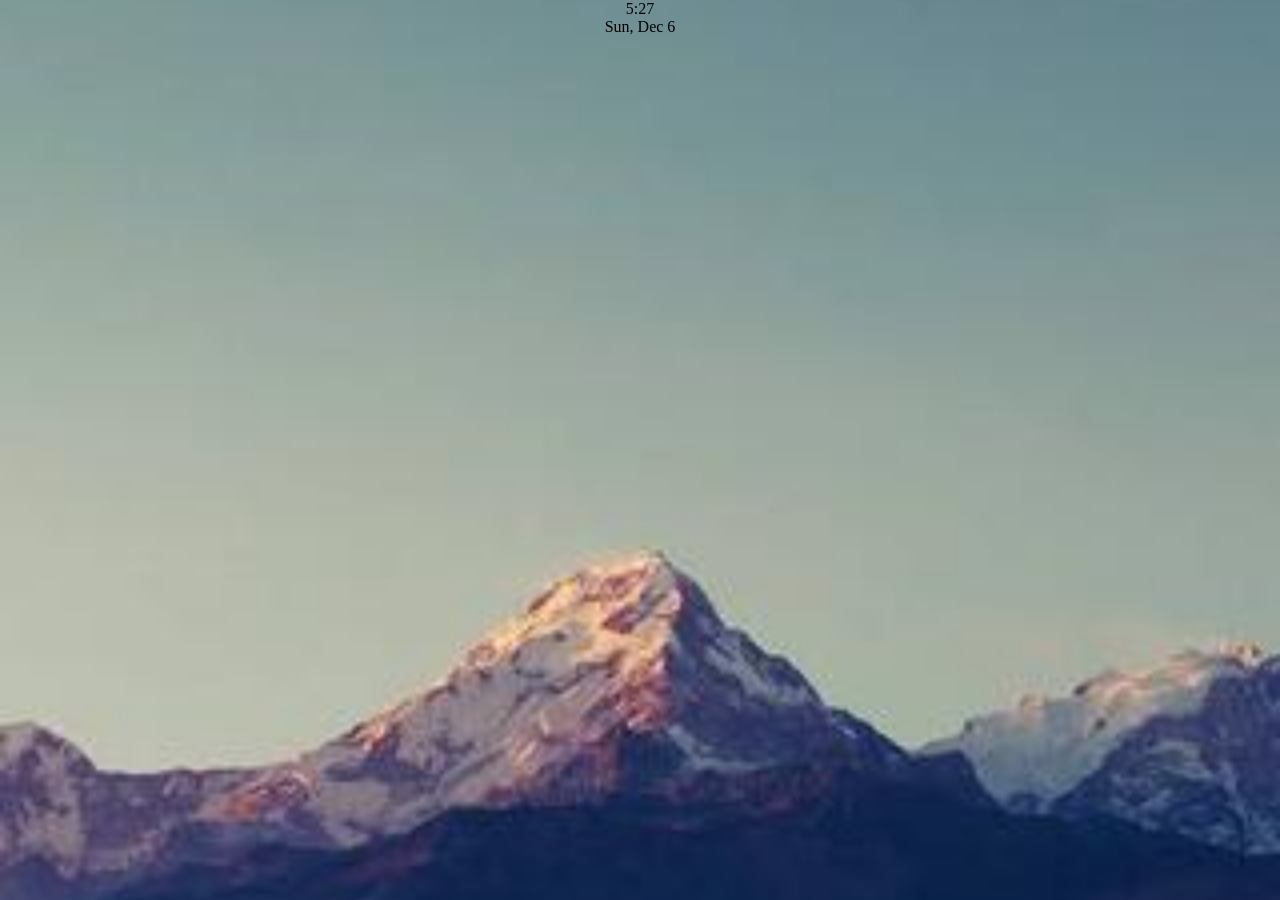
==== lock.html @ 0b8d8547 "Made a lockscreen and added date/time" ====
<html>
    <body style="margin: 0px; overflow: hidden;  scrollbar-width: none; -ms-overflow-style: none; background-image: url(wallpaperlockscreen.jpg); background-size: cover; background-position: center center; background-repeat: no-repeat; overscroll-behavior: none;">
       <center>
        <div class="timendate" style="width: 100%;">
<div id="time">00:00</div>
<div id="date">Day, Mon XX</div>
        </div>
       </center>
       <script>
        function updateClock() {
            const now = new Date();

            let hours = now.getHours();
            let minutes = now.getMinutes();

            minutes = minutes < 10 ? '0' + minutes : minutes;
            document.getElementById('time').innerText = `${hours}:${minutes}`;

            const options = { weekday: 'short', month: 'short', day: 'numeric' };
            document.getElementById('date').innerText = now.toLocaleDateString(undefined, options);
        }

        updateClock();
        setInterval(updateClock, 1000);
        </script>
    </body>
</html>
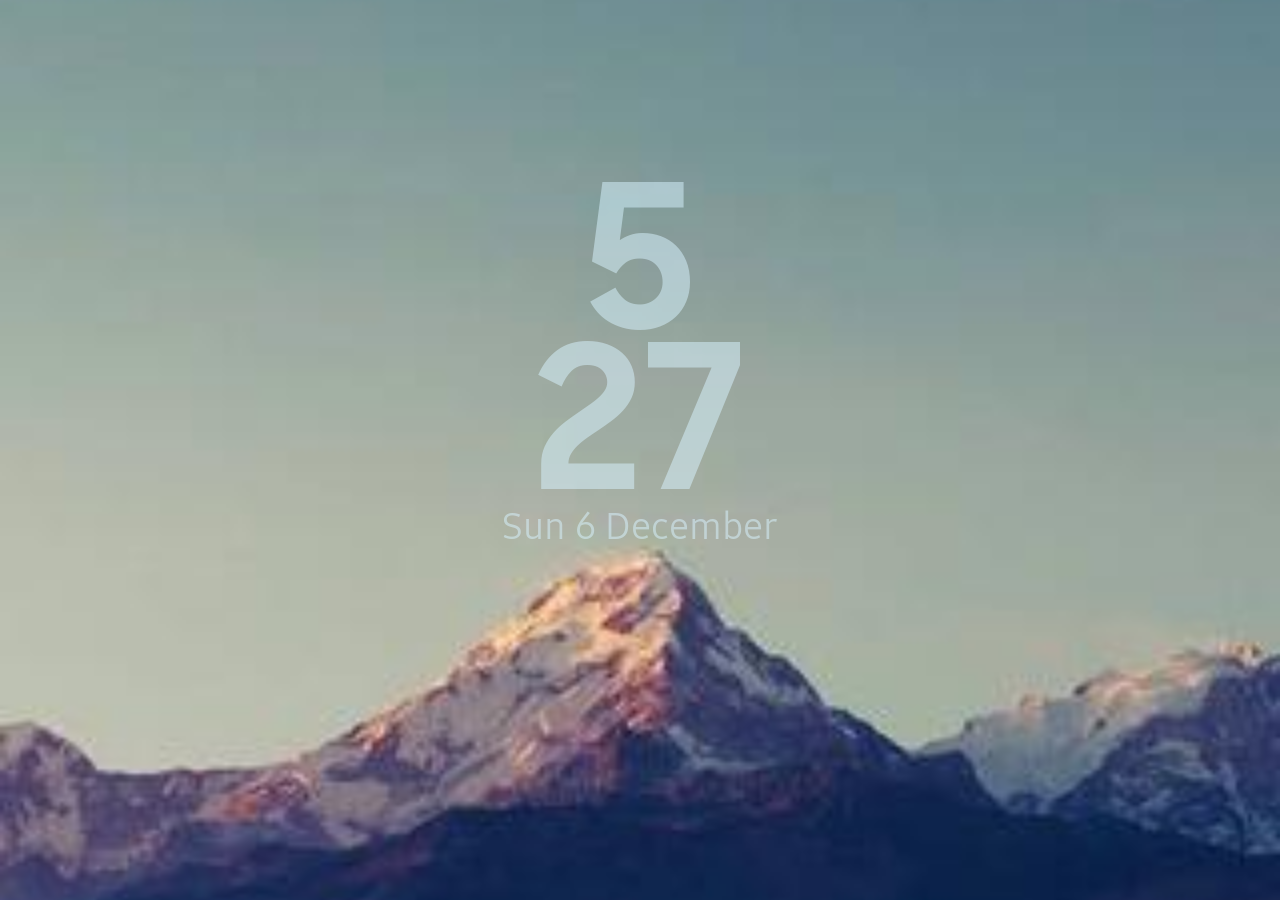
==== commit e03c42cb: "Made the clock and time design to look like similar to S25 lockscreen" ====
--- a/lock.html
+++ b/lock.html
@@ -1,9 +1,20 @@
 <html>
+    <link rel="stylesheet" href="universal.css">
     <body style="margin: 0px; overflow: hidden;  scrollbar-width: none; -ms-overflow-style: none; background-image: url(wallpaperlockscreen.jpg); background-size: cover; background-position: center center; background-repeat: no-repeat; overscroll-behavior: none;">
        <center>
+        <br>
+        <br>
+        <br>
+        <br>
+        <br>
+        <br>
+        <br>
+        <br>
+        <br>
+        <br>
         <div class="timendate" style="width: 100%;">
-<div id="time">00:00</div>
-<div id="date">Day, Mon XX</div>
+<div style="font-family: 'SamsungSharpSans'; line-height: 0.8; font-size: 200px; color: #d9f4ff83;" id="time">00 00</div>
+<div style="font-family: 'SamsungOne-400'; font-size: 38px; color: #d9f4ff83;" id="date">Day, Mon XX</div>
         </div>
        </center>
        <script>
@@ -14,10 +25,13 @@
             let minutes = now.getMinutes();
 
             minutes = minutes < 10 ? '0' + minutes : minutes;
-            document.getElementById('time').innerText = `${hours}:${minutes}`;
+            document.getElementById('time').innerHTML = `${hours}<br>${minutes}`;
 
-            const options = { weekday: 'short', month: 'short', day: 'numeric' };
-            document.getElementById('date').innerText = now.toLocaleDateString(undefined, options);
+            const options = { weekday: 'short', month: 'short' };const dayName = now.toLocaleDateString(undefined, { weekday: 'short' });
+            const dayNum = now.getDate();
+            const monthName = now.toLocaleDateString(undefined, { month: 'long' });
+
+    document.getElementById('date').innerText = `${dayName} ${dayNum} ${monthName}`;
         }
 
         updateClock();
--- a/universal.css
+++ b/universal.css
@@ -0,0 +1,21 @@
+@font-face {
+  font-family: 'SamsungOne-400';
+  src: url('SamsungOne-400.ttf') format('truetype');
+  font-weight: normal;
+  font-style: normal;
+  font-display: swap;
+}
+@font-face {
+  font-family: 'SamsungOne-700';
+  src: url('SamsungOne-700.ttf') format('truetype');
+  font-weight: normal;
+  font-style: normal;
+  font-display: swap;
+}
+@font-face {
+  font-family: 'SamsungSharpSans';
+  src: url('SamsungSharpSans-Bold.ttf') format('truetype');
+  font-weight: normal;
+  font-style: normal;
+  font-display: swap;
+}
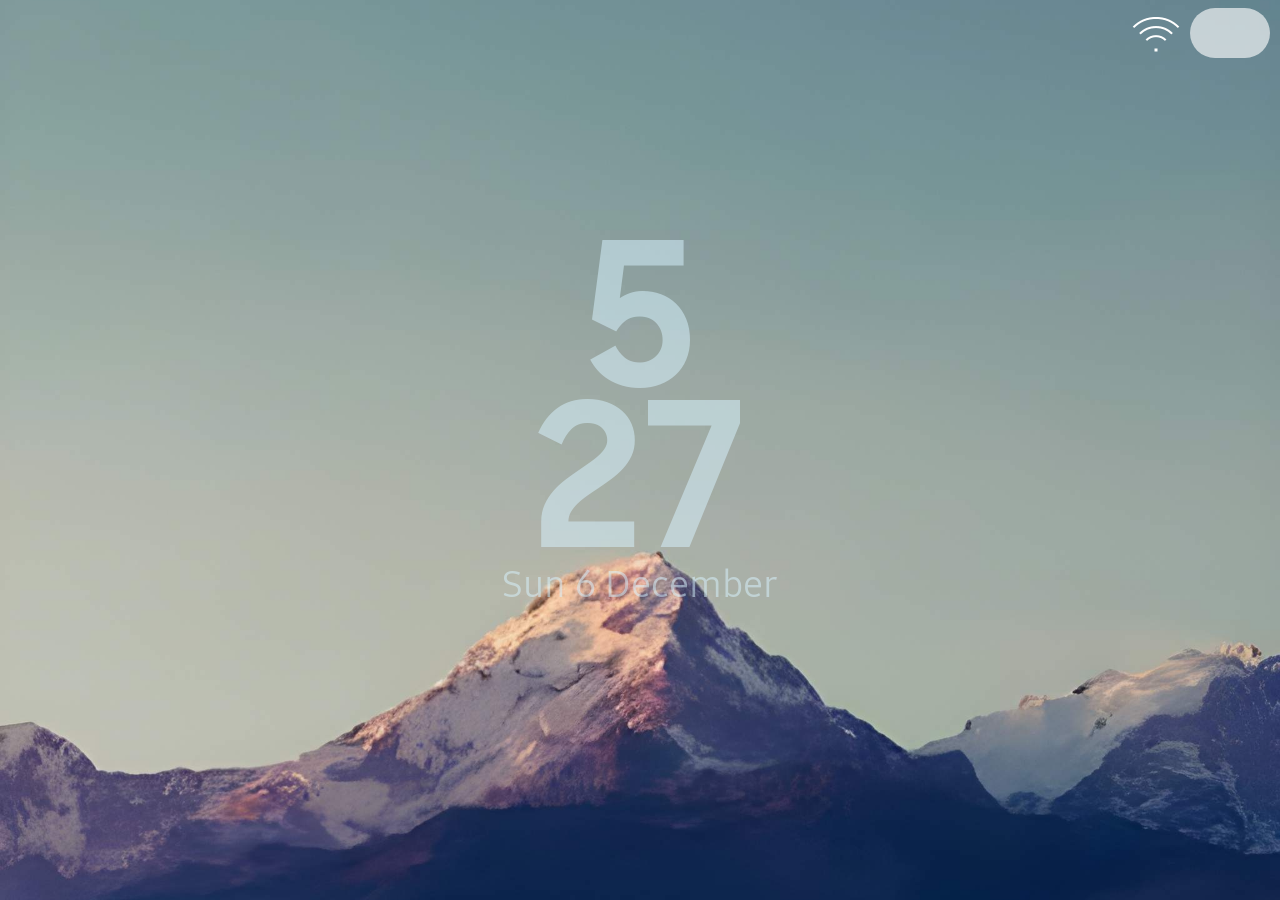
==== commit 868ca6ed: "Tested a few adjustments to the clock, added wifi and battery indicator, sharpened the wallpaper" ====
--- a/lock.html
+++ b/lock.html
@@ -1,7 +1,13 @@
 <html>
     <link rel="stylesheet" href="universal.css">
-    <body style="margin: 0px; overflow: hidden;  scrollbar-width: none; -ms-overflow-style: none; background-image: url(wallpaperlockscreen.jpg); background-size: cover; background-position: center center; background-repeat: no-repeat; overscroll-behavior: none;">
-       <center>
+    <body style="margin: 0px; overflow: hidden;  scrollbar-width: none; -ms-overflow-style: none; background-image: url(lockscreenwallpaper.jpg); background-size: cover; background-position: center center; background-repeat: no-repeat; overscroll-behavior: none;overflow-x: hidden;">
+        <br style="line-height: 0.5;">
+<div class="notifbar" style="width: 100%; max-height: 50px; background-color: rgba(0, 0, 0, 0); overflow: hidden; display: flex; justify-content: flex-end; gap: 10px; align-items: flex-end;">            
+            <img style="filter: brightness(0) invert(1);" src="wifiicon.png"> <!--I have to integrate python backend with js to make wifi/battery indicator work-->
+            <div style="width: 80px; background: rgba(255, 255, 255, 0.622); height: 50px; border-radius: 50px;"></div>
+            <br>
+        </div>
+        <center>
         <br>
         <br>
         <br>
@@ -13,7 +19,7 @@
         <br>
         <br>
         <div class="timendate" style="width: 100%;">
-<div style="font-family: 'SamsungSharpSans'; line-height: 0.8; font-size: 200px; color: #d9f4ff83;" id="time">00 00</div>
+<div style="font-family: 'SamsungSharpSans'; line-height: 0.8; font-size: 200px; color: #d9f4ff83; font-weight: 900;" id="time">00 00</div>
 <div style="font-family: 'SamsungOne-400'; font-size: 38px; color: #d9f4ff83;" id="date">Day, Mon XX</div>
         </div>
        </center>
